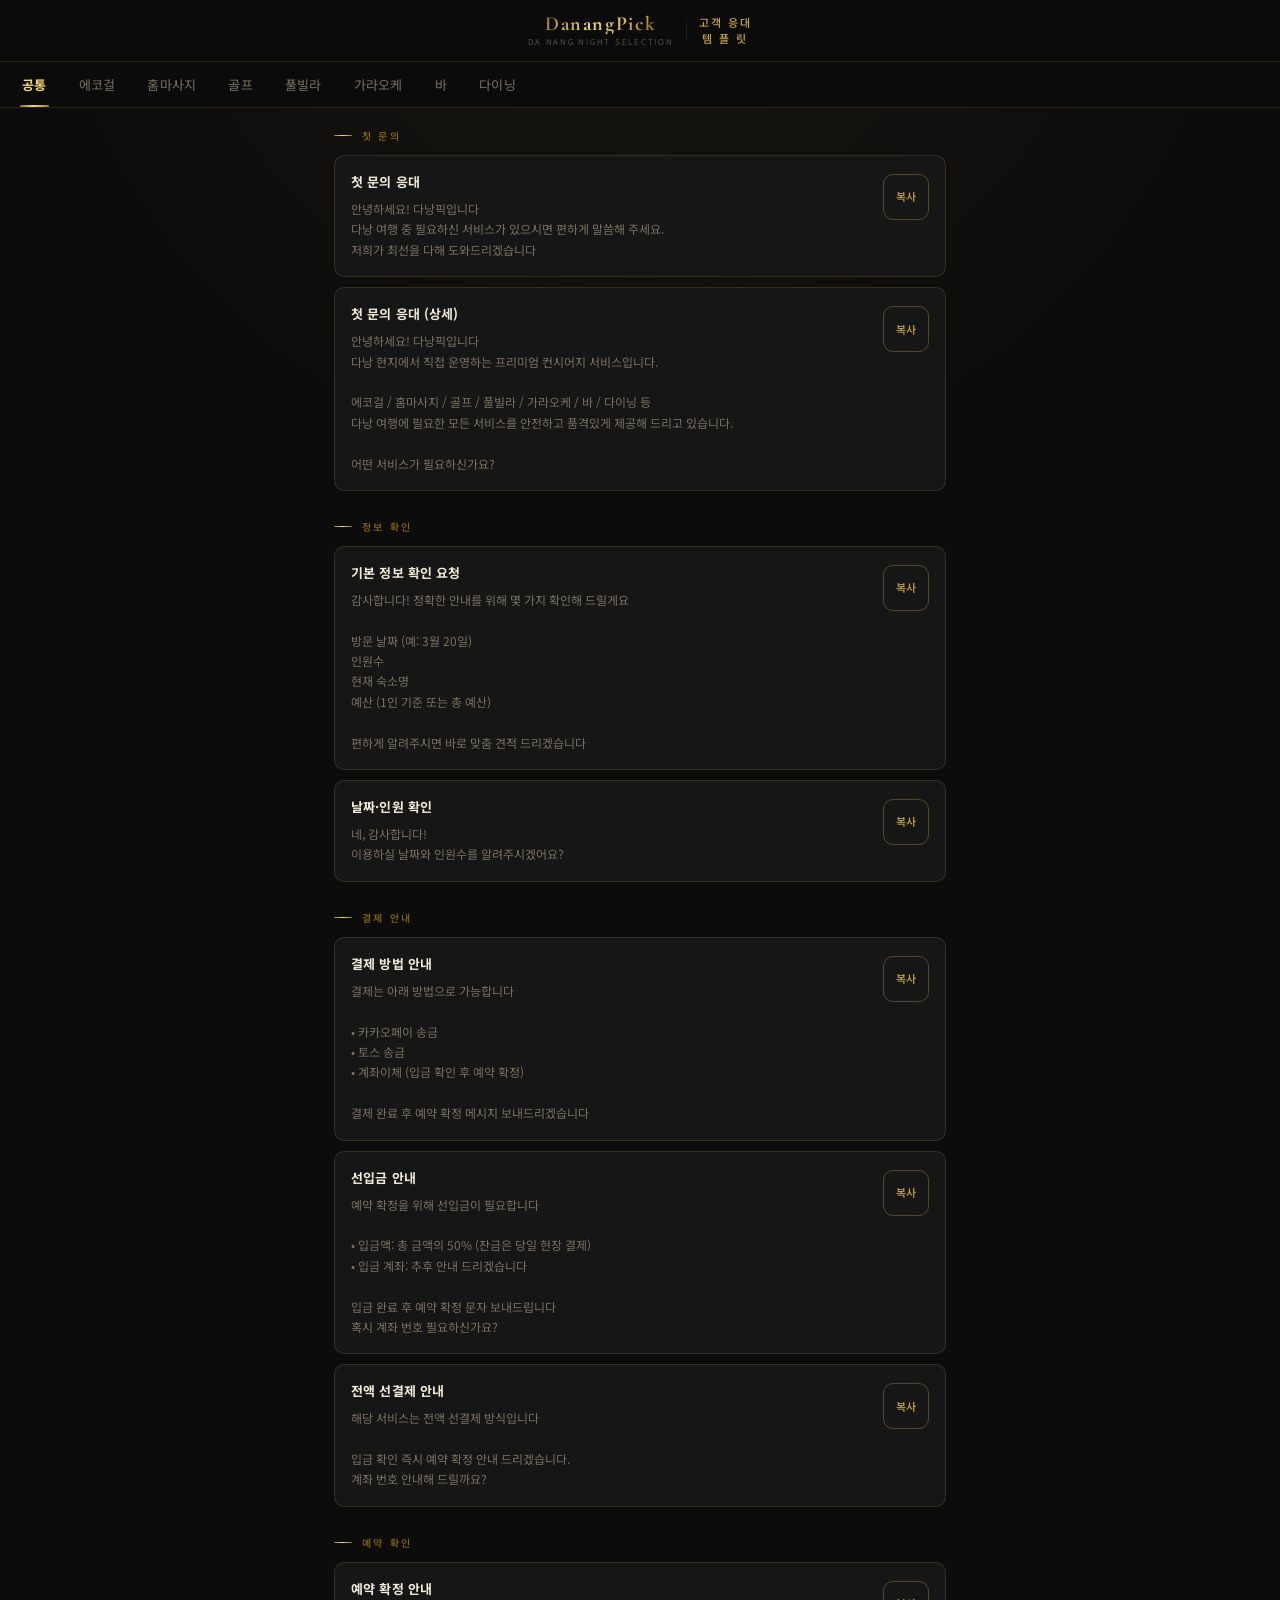
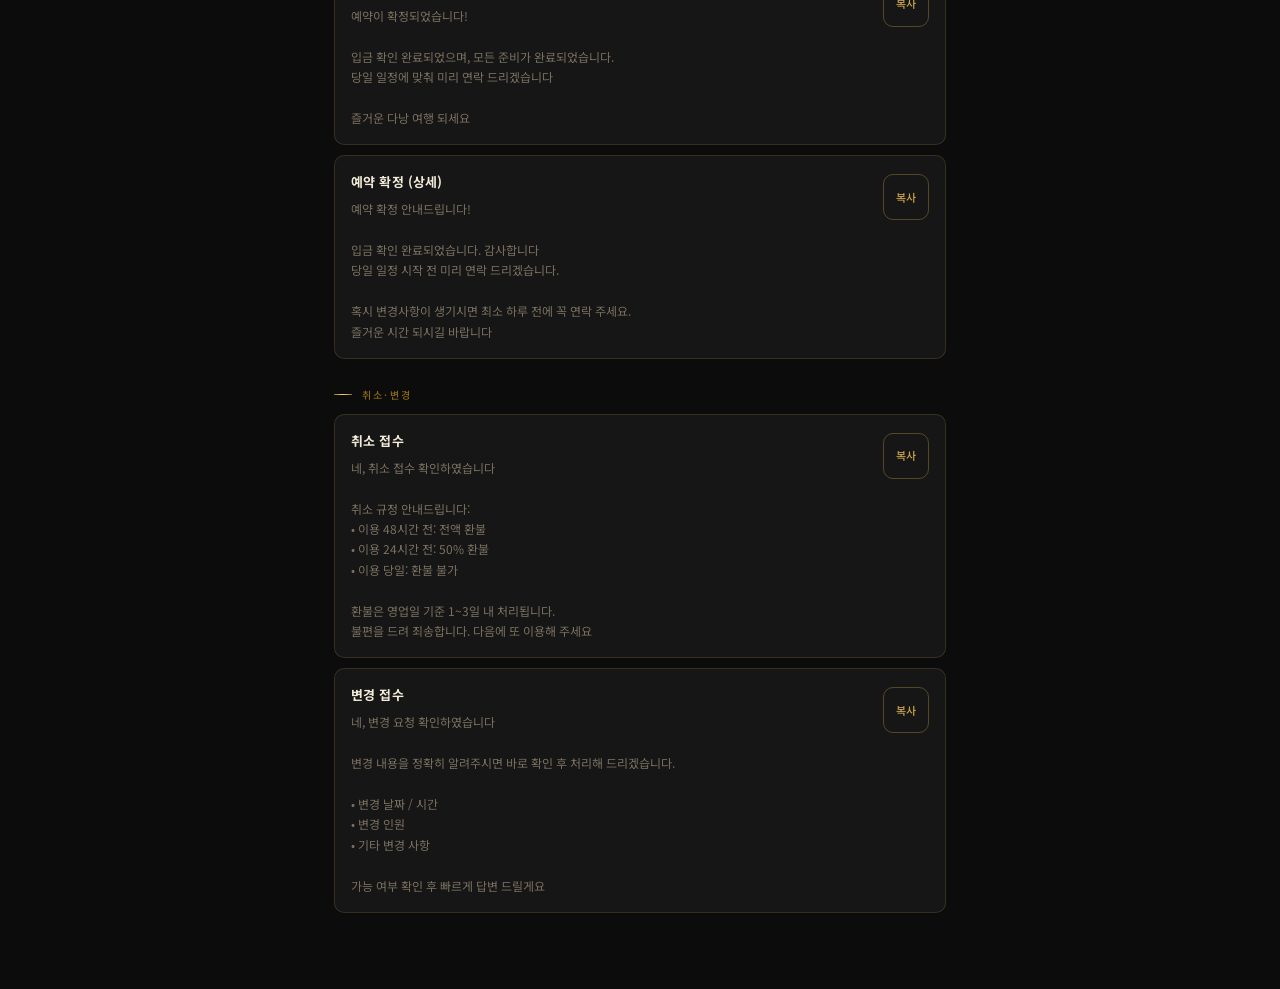
==== index.html @ 217e29ed "design: 전체 텍스트 표시, 이모지 전체 제거, 복사버튼 우측 정사각형 - 템플릿 본문 전체 표시 (줄임표 제거) - UI 이모지 및 고객 발송 메시지 내 이모지 전체 제거 " ====
<!DOCTYPE html>
<html lang="ko">
<head>
  <meta charset="UTF-8">
  <meta name="viewport" content="width=device-width, initial-scale=1.0, maximum-scale=1.0">
  <meta name="apple-mobile-web-app-capable" content="yes">
  <meta name="apple-mobile-web-app-status-bar-style" content="black-translucent">
  <title>다낭픽 응대 템플릿</title>
  <link rel="preconnect" href="https://fonts.googleapis.com">
  <link rel="preconnect" href="https://fonts.gstatic.com" crossorigin>
  <link href="https://fonts.googleapis.com/css2?family=Cormorant+Garamond:wght@400;600;700&family=Noto+Sans+KR:wght@300;400;500;700&display=swap" rel="stylesheet">
  <link rel="stylesheet" href="css/style.css">
</head>
<body>

  <div class="header">
    <div class="header-brand">
      <div class="header-logo">DanangPick</div>
      <div class="header-sub">Da Nang Night Selection</div>
    </div>
    <div class="header-divider"></div>
    <div class="header-title">고객 응대<br>템 플 릿</div>
  </div>

  <div id="tab-bar" class="tab-bar"></div>

  <div id="content" class="content"></div>

  <!-- 카테고리 데이터 초기화 -->
  <script>const CATEGORIES = [];</script>

  <!-- 카테고리 파일 로드 (순서 무관) -->
  <script src="js/templates/common.js"></script>
  <script src="js/templates/eco.js"></script>
  <script src="js/templates/home-massage.js"></script>
  <script src="js/templates/golf.js"></script>
  <script src="js/templates/poolvilla.js"></script>
  <script src="js/templates/karaoke.js"></script>
  <script src="js/templates/bar.js"></script>
  <script src="js/templates/dining.js"></script>
  <!-- 새 카테고리 추가 시 위 줄 아래에 script 태그 한 줄 추가 -->

  <!-- 앱 로직 (반드시 마지막에 로드) -->
  <script src="js/app.js"></script>

</body>
</html>
---- css/style.css ----
/* ===== DanangPick 브랜드 디자인 — 블랙 골드 럭셔리 ===== */

:root {
  --gold:          #C9A24A;
  --gold-light:    #F0D77B;
  --gold-dark:     #8B6914;
  --gold-grad:     linear-gradient(135deg, #8B6914 0%, #F0D77B 45%, #C9A24A 75%, #8B6914 100%);
  --bg:            #0c0c0c;
  --surface:       #161616;
  --border:        rgba(201, 162, 74, 0.18);
  --border-hover:  rgba(201, 162, 74, 0.5);
  --text:          #F2EBD9;
  --text-muted:    #7a7060;
  --radius:        10px;
}

*, *::before, *::after {
  box-sizing: border-box;
  margin: 0;
  padding: 0;
  -webkit-tap-highlight-color: transparent;
}

body {
  font-family: 'Noto Sans KR', sans-serif;
  background: var(--bg);
  background-image: radial-gradient(ellipse 80% 40% at 50% -5%, rgba(201,162,74,0.07) 0%, transparent 60%);
  color: var(--text);
  min-height: 100vh;
}

/* ── 헤더 ─────────────────────────────────── */
.header {
  position: sticky;
  top: 0;
  z-index: 100;
  background: rgba(12,12,12,0.97);
  backdrop-filter: blur(12px);
  -webkit-backdrop-filter: blur(12px);
  border-bottom: 1px solid var(--border);
  height: 62px;
  display: flex;
  align-items: center;
  justify-content: center;
  gap: 12px;
  padding: 0 16px;
}

.header-brand {
  display: flex;
  flex-direction: column;
  align-items: center;
  gap: 2px;
}

.header-logo {
  font-family: 'Cormorant Garamond', serif;
  font-size: 20px;
  font-weight: 700;
  letter-spacing: 0.08em;
  background: var(--gold-grad);
  -webkit-background-clip: text;
  -webkit-text-fill-color: transparent;
  background-clip: text;
  line-height: 1;
}

.header-sub {
  font-size: 8px;
  letter-spacing: 0.22em;
  text-transform: uppercase;
  color: var(--text-muted);
  font-weight: 300;
}

.header-divider {
  width: 1px;
  height: 28px;
  background: linear-gradient(to bottom, transparent, var(--border), transparent);
}

.header-title {
  font-size: 11px;
  letter-spacing: 0.18em;
  text-transform: uppercase;
  color: var(--gold);
  font-weight: 500;
  text-align: center;
  line-height: 1.4;
}

/* ── 탭바 ─────────────────────────────────── */
.tab-bar {
  position: sticky;
  top: 62px;
  z-index: 99;
  background: rgba(12,12,12,0.96);
  backdrop-filter: blur(10px);
  -webkit-backdrop-filter: blur(10px);
  border-bottom: 1px solid var(--border);
  display: flex;
  overflow-x: auto;
  -webkit-overflow-scrolling: touch;
  scrollbar-width: none;
  padding: 0 6px;
}

.tab-bar::-webkit-scrollbar { display: none; }

.tab-btn {
  flex-shrink: 0;
  padding: 13px 16px;
  background: none;
  border: none;
  font-family: 'Noto Sans KR', sans-serif;
  font-size: 13px;
  font-weight: 400;
  color: var(--text-muted);
  cursor: pointer;
  white-space: nowrap;
  position: relative;
  transition: color 0.25s;
  letter-spacing: 0.02em;
}

.tab-btn::after {
  content: '';
  position: absolute;
  bottom: 0;
  left: 14px;
  right: 14px;
  height: 2px;
  background: var(--gold-grad);
  transform: scaleX(0);
  transition: transform 0.3s cubic-bezier(0.4, 0, 0.2, 1);
  border-radius: 1px 1px 0 0;
}

.tab-btn.active {
  color: var(--gold-light);
  font-weight: 700;
}

.tab-btn.active::after {
  transform: scaleX(1);
}

/* ── 콘텐츠 ───────────────────────────────── */
.content {
  padding: 20px 14px 48px;
  max-width: 640px;
  margin: 0 auto;
}

/* ── 상황 그룹 ────────────────────────────── */
.situation {
  margin-bottom: 28px;
}

.situation-label {
  font-size: 10px;
  font-weight: 500;
  letter-spacing: 0.22em;
  text-transform: uppercase;
  color: var(--gold-dark);
  margin-bottom: 12px;
  display: flex;
  align-items: center;
  gap: 10px;
}

.situation-label::before {
  content: '';
  width: 18px;
  height: 1px;
  background: var(--gold-grad);
  flex-shrink: 0;
}

/* ── 템플릿 카드 ──────────────────────────── */
.template-card {
  background: var(--surface);
  border: 1px solid var(--border);
  border-radius: var(--radius);
  padding: 16px;
  margin-bottom: 10px;
  position: relative;
  overflow: hidden;
  transition: border-color 0.25s, box-shadow 0.25s;
  display: flex;
  gap: 12px;
  align-items: flex-start;
}

.template-card::before {
  content: '';
  position: absolute;
  top: 0; left: 0;
  width: 3px; height: 100%;
  background: var(--gold-grad);
  opacity: 0;
  transition: opacity 0.25s;
}

.template-card:hover {
  border-color: var(--border-hover);
  box-shadow: 0 4px 24px rgba(201,162,74,0.06);
}

.template-card:hover::before { opacity: 1; }

.card-body {
  flex: 1;
  min-width: 0;
}

.template-title {
  font-size: 13px;
  font-weight: 700;
  color: var(--text);
  margin-bottom: 8px;
  letter-spacing: 0.01em;
}

.template-preview {
  font-size: 12px;
  color: var(--text-muted);
  line-height: 1.7;
  white-space: pre-line;
}

/* ── 복사 버튼 — 우측 정사각형 ────────────── */
.copy-btn {
  flex-shrink: 0;
  width: 46px;
  height: 46px;
  background: transparent;
  border: 1px solid rgba(201,162,74,0.35);
  border-radius: 10px;
  font-family: 'Noto Sans KR', sans-serif;
  font-size: 11px;
  font-weight: 500;
  color: var(--gold);
  cursor: pointer;
  letter-spacing: 0.04em;
  position: relative;
  overflow: hidden;
  transition: border-color 0.2s;
  display: flex;
  align-items: center;
  justify-content: center;
  margin-top: 2px;
}

.copy-btn::before {
  content: '';
  position: absolute;
  inset: 0;
  background: var(--gold-grad);
  opacity: 0;
  transition: opacity 0.22s;
}

.copy-btn .btn-text {
  position: relative;
  z-index: 1;
  line-height: 1.2;
  text-align: center;
}

.copy-btn:active { transform: scale(0.94); }

.copy-btn:hover { border-color: var(--gold); }
.copy-btn:hover::before { opacity: 1; }
.copy-btn:hover .btn-text { color: #111; font-weight: 700; }

.copy-btn.copied { border-color: var(--gold); }
.copy-btn.copied::before { opacity: 1; }
.copy-btn.copied .btn-text { color: #111; font-weight: 700; }
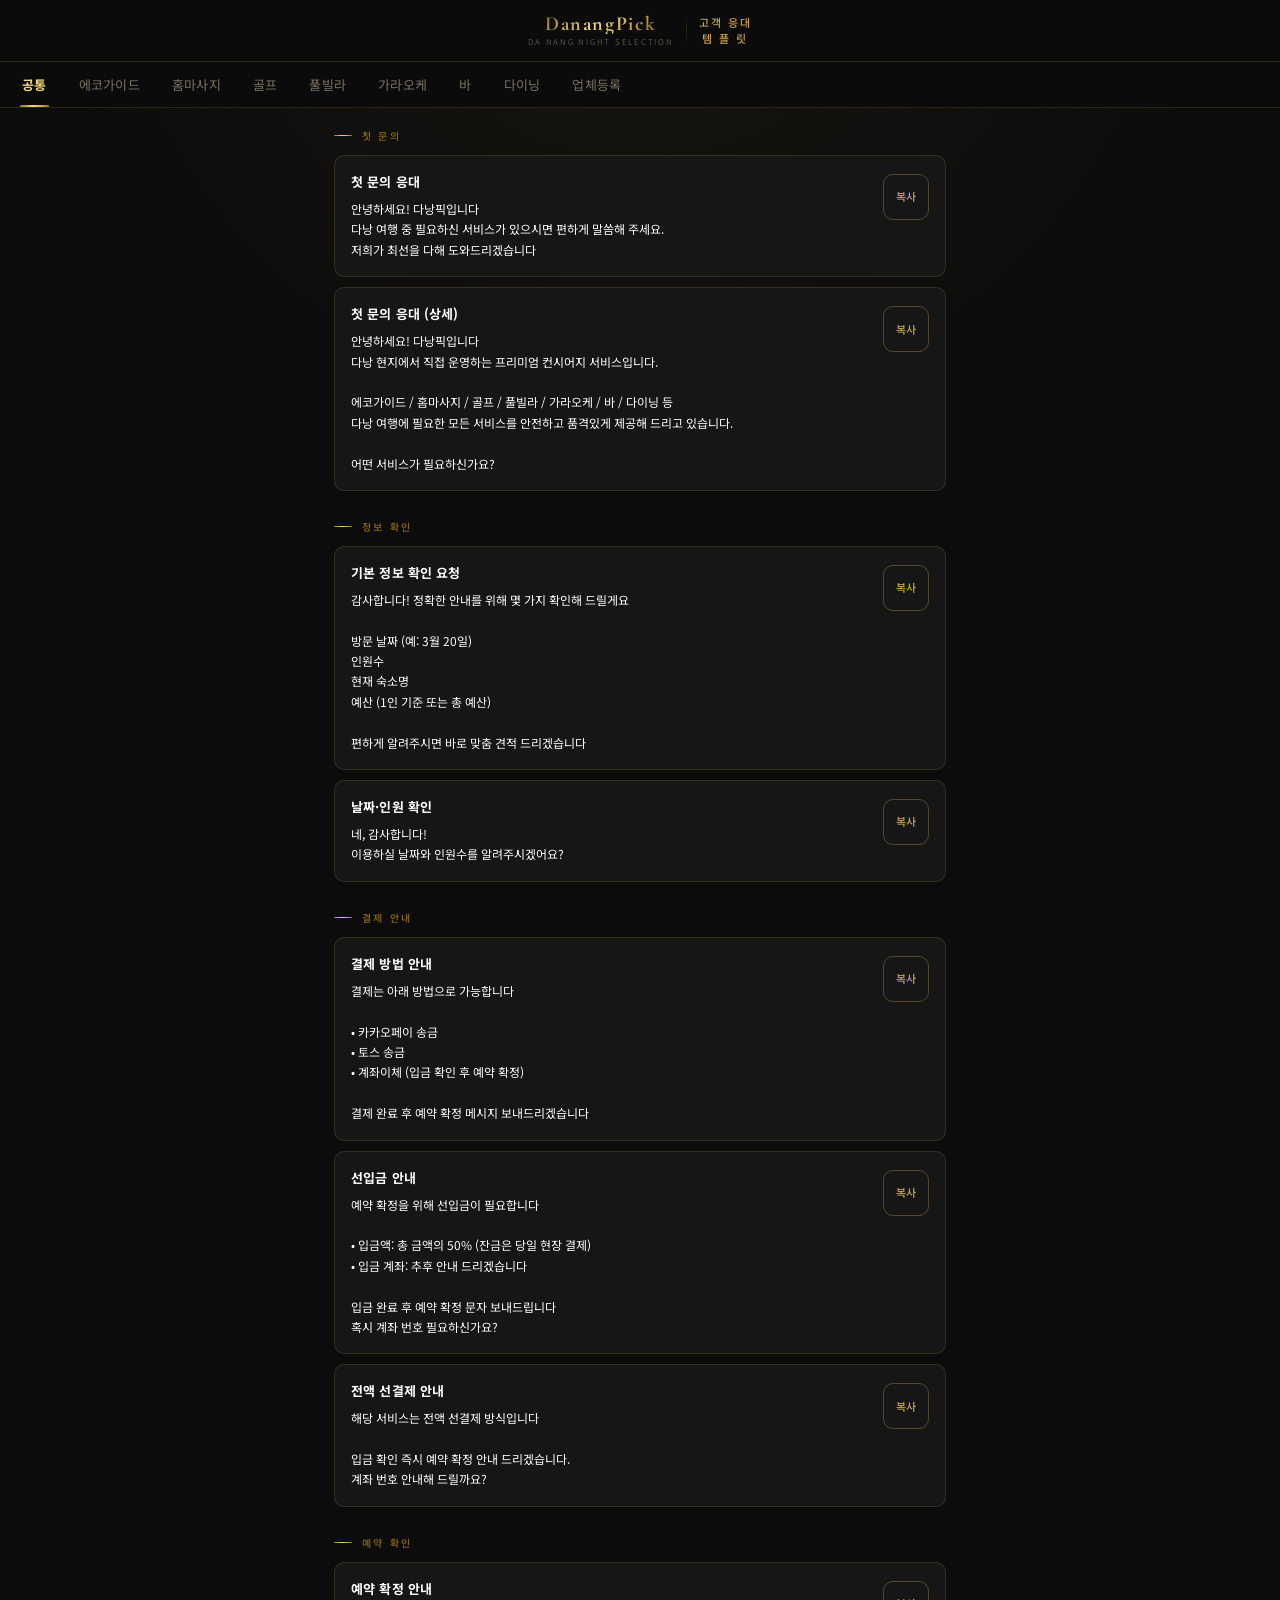
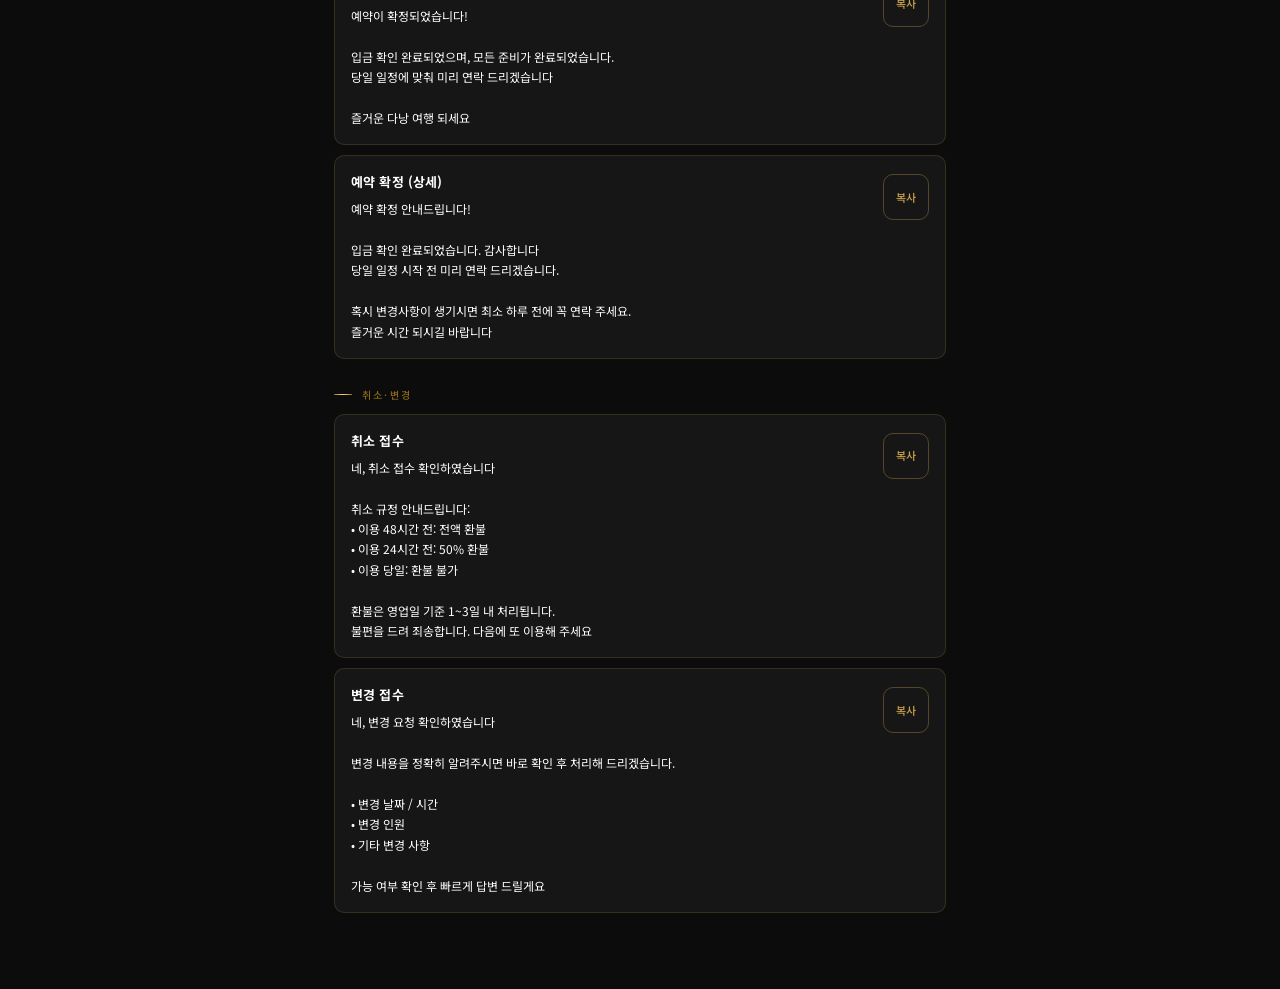
==== commit 87217148: "feat: 에코걸→에코가이드 명칭 변경, 홈마사지/에코가이드 가격 반영, 업체등록 탭 추가, 폰트 흰색 변경 - 에코걸 → 에코가이드 전체 변경 (템플릿, 가격데이터, 문서) - " ====
--- a/index.html
+++ b/index.html
@@ -38,6 +38,7 @@
   <script src="js/templates/karaoke.js"></script>
   <script src="js/templates/bar.js"></script>
   <script src="js/templates/dining.js"></script>
+  <script src="js/templates/partner-onboard.js"></script>
   <!-- 새 카테고리 추가 시 위 줄 아래에 script 태그 한 줄 추가 -->
 
   <!-- 앱 로직 (반드시 마지막에 로드) -->
--- a/css/style.css
+++ b/css/style.css
@@ -9,7 +9,7 @@
   --surface:       #161616;
   --border:        rgba(201, 162, 74, 0.18);
   --border-hover:  rgba(201, 162, 74, 0.5);
-  --text:          #F2EBD9;
+  --text:          #ffffff;
   --text-muted:    #7a7060;
   --radius:        10px;
 }
@@ -224,7 +224,7 @@
 
 .template-preview {
   font-size: 12px;
-  color: var(--text-muted);
+  color: var(--text);
   line-height: 1.7;
   white-space: pre-line;
 }
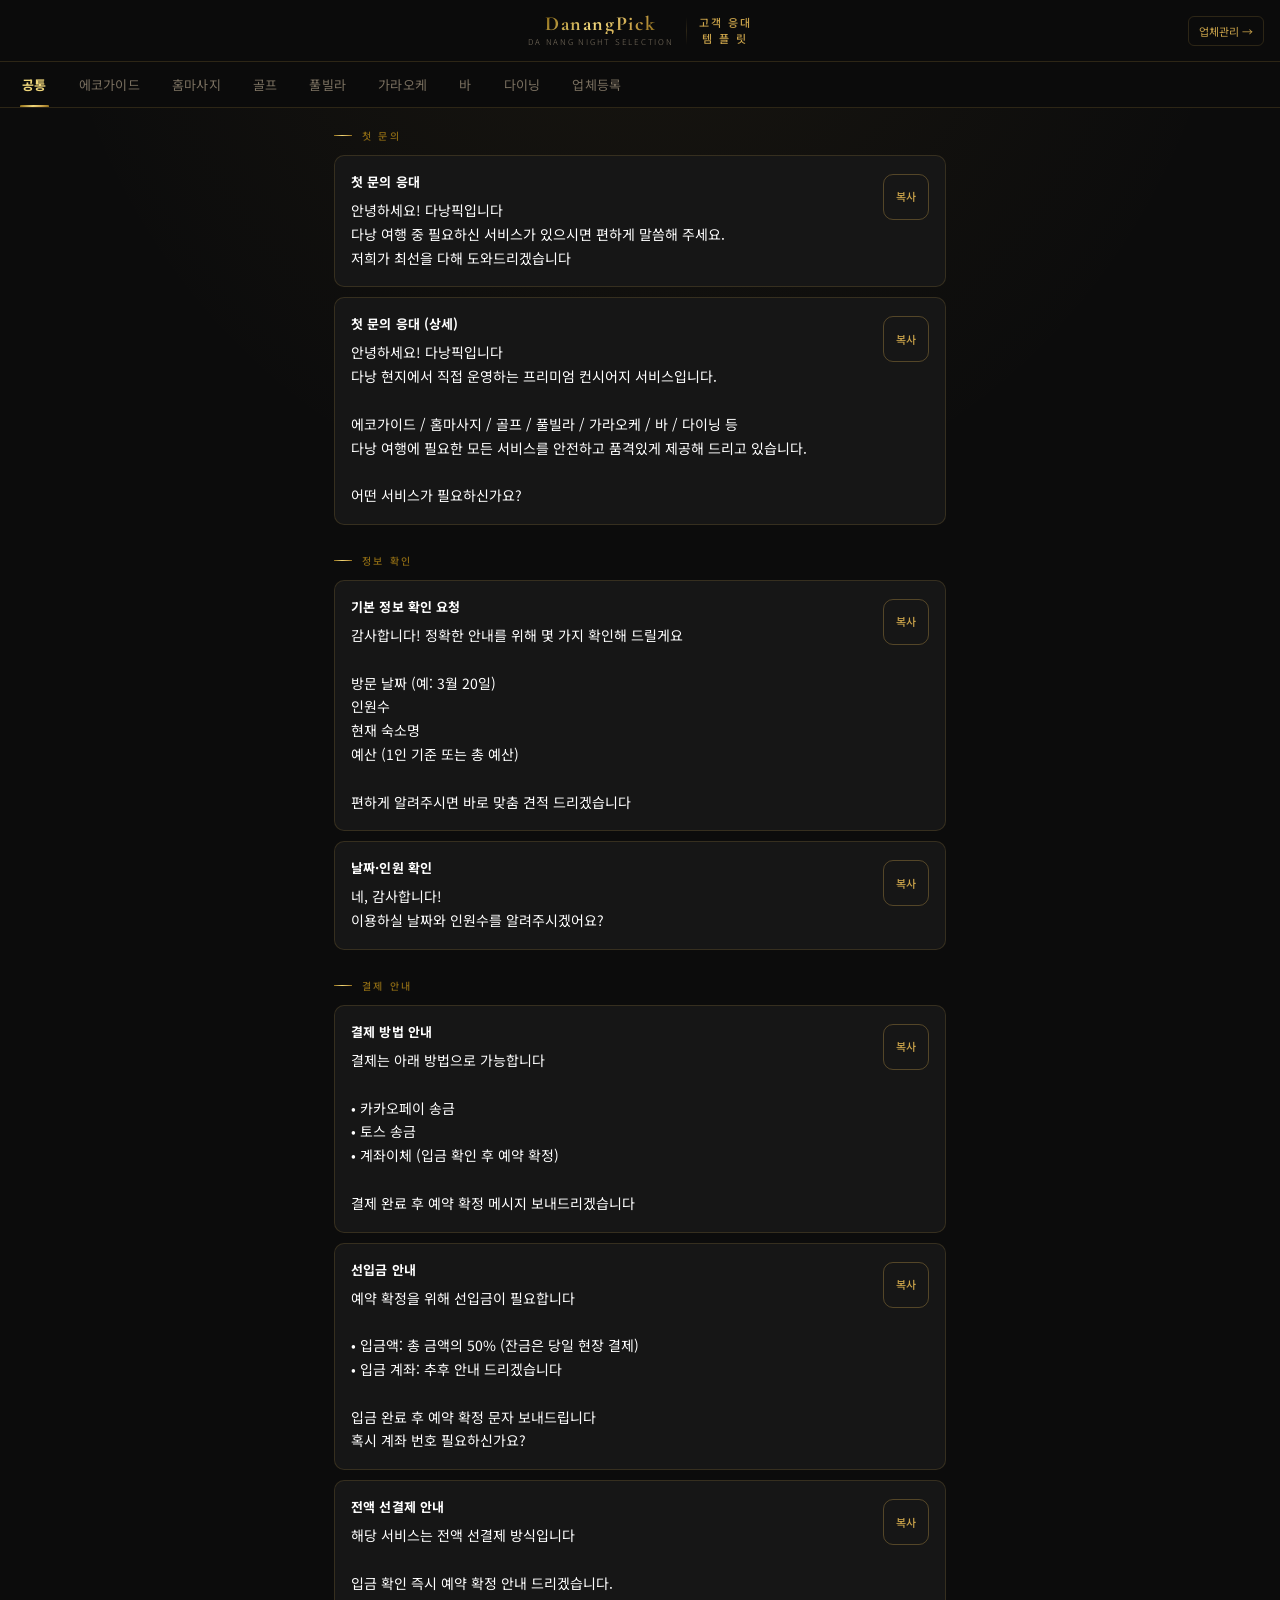
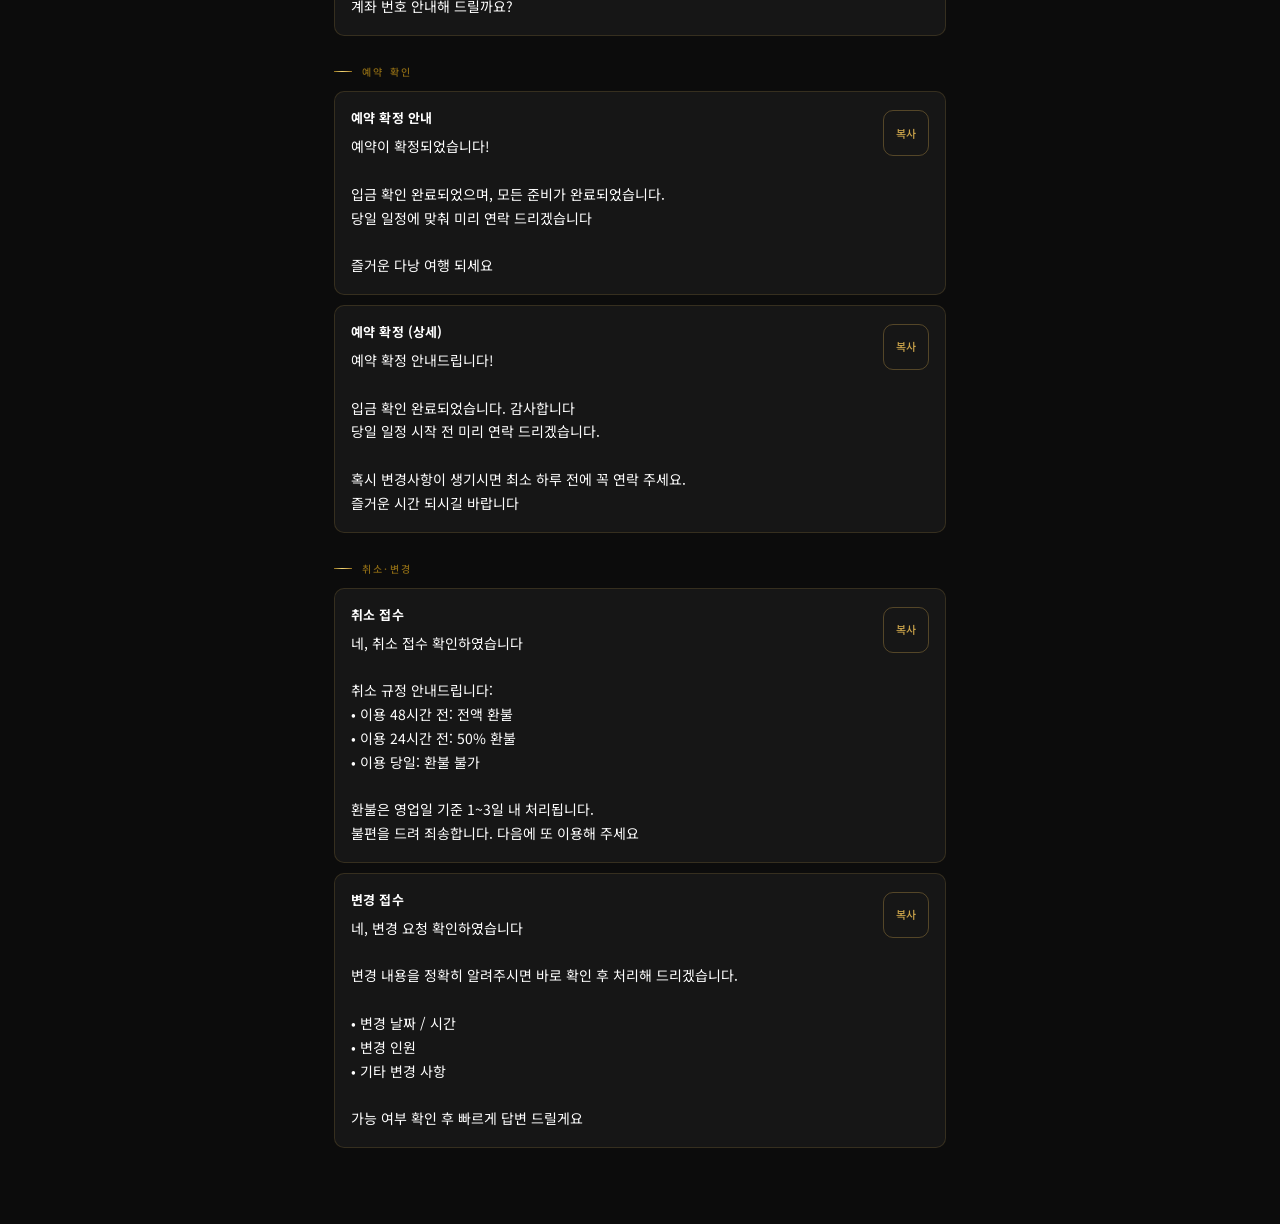
==== commit e3559bb5: "feat: 업체관리 앱 추가 (업체 등록/목록/견적 생성) - 업체관리.html: 3탭 UI (등록/목록/견적 생성) - vendor-data.js: 구글시트 16개 업체 + 메뉴" ====
--- a/index.html
+++ b/index.html
@@ -13,13 +13,14 @@
 </head>
 <body>
 
-  <div class="header">
+  <div class="header" style="position:relative;">
     <div class="header-brand">
       <div class="header-logo">DanangPick</div>
       <div class="header-sub">Da Nang Night Selection</div>
     </div>
     <div class="header-divider"></div>
     <div class="header-title">고객 응대<br>템 플 릿</div>
+    <a href="%EC%97%85%EC%B2%B4%EA%B4%80%EB%A6%AC.html" style="position:absolute;right:16px;top:50%;transform:translateY(-50%);font-size:11px;color:#C9A24A;text-decoration:none;border:1px solid rgba(201,162,74,0.18);padding:6px 10px;border-radius:6px;">업체관리 →</a>
   </div>
 
   <div id="tab-bar" class="tab-bar"></div>
--- a/css/style.css
+++ b/css/style.css
@@ -223,7 +223,7 @@
 }
 
 .template-preview {
-  font-size: 12px;
+  font-size: 14px;
   color: var(--text);
   line-height: 1.7;
   white-space: pre-line;
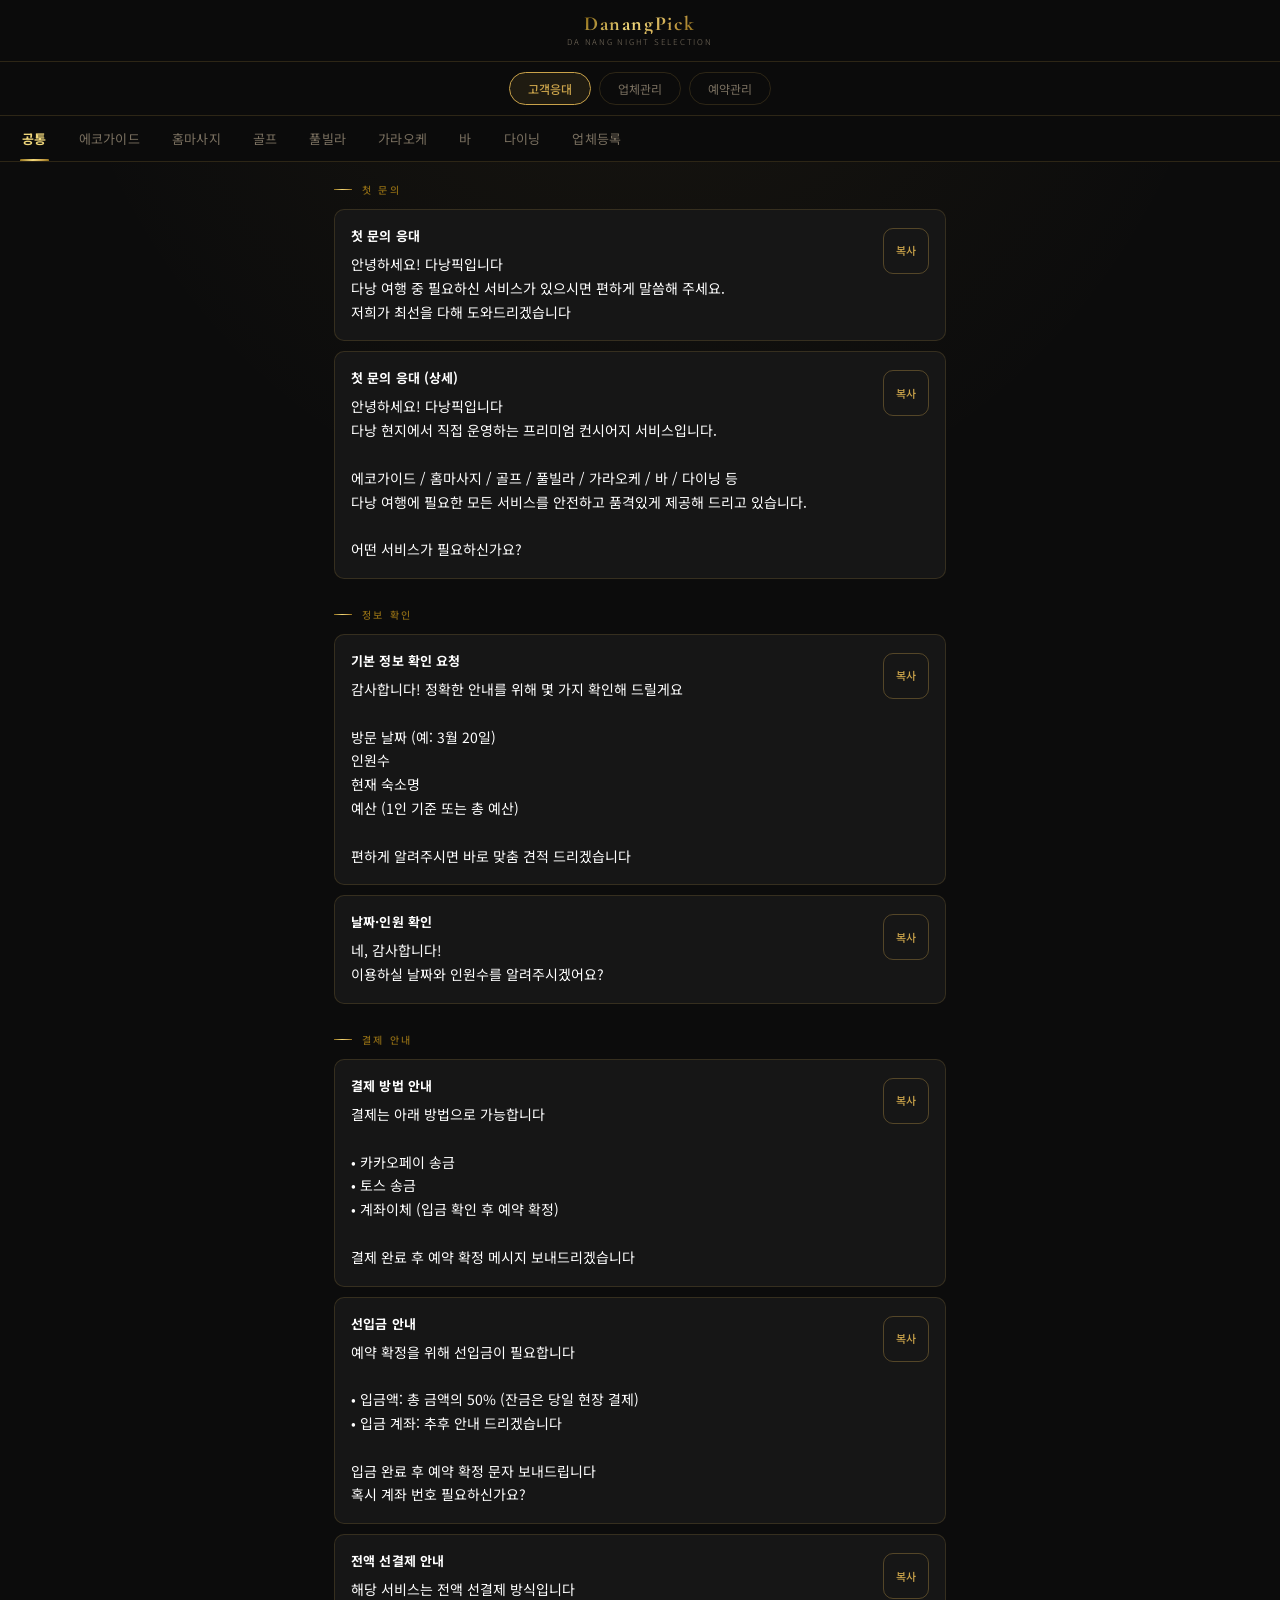
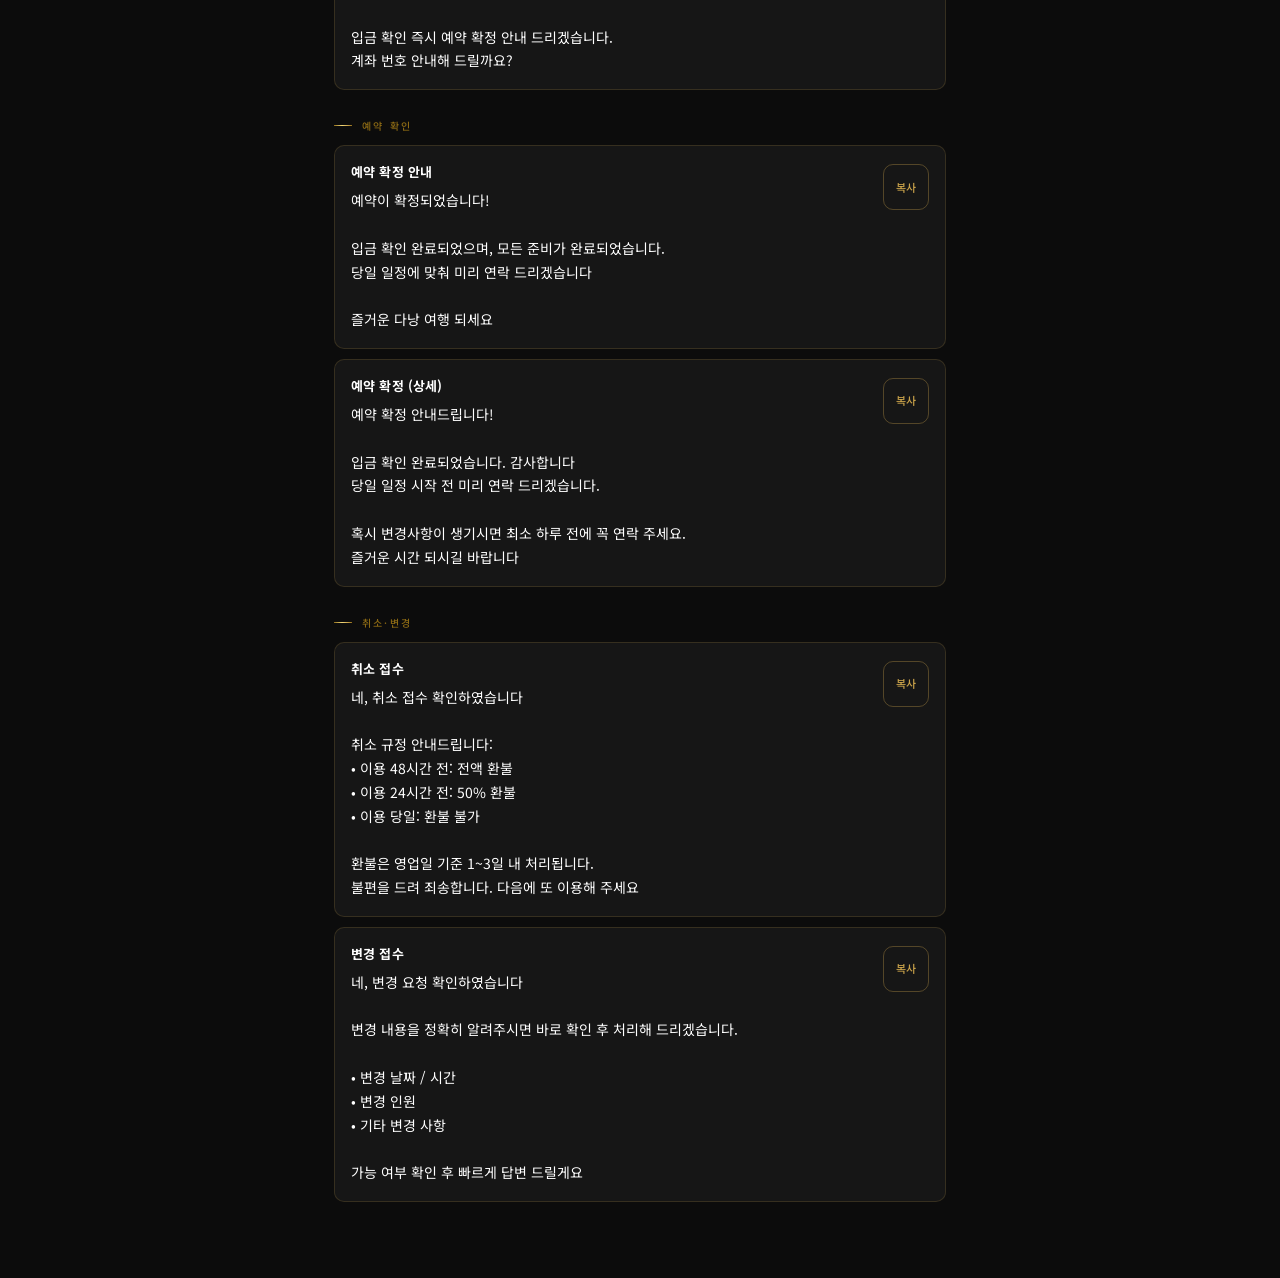
==== commit 86a64183: "feat: 3페이지 네비게이션 버튼 바 추가 - 고객응대 / 업체관리 / 예약관리 버튼 3개 - 헤더 아래 sticky 배치, 현재 페이지 active 표시 - 기존 화살표 링크 " ====
--- a/index.html
+++ b/index.html
@@ -13,15 +13,18 @@
 </head>
 <body>
 
-  <div class="header" style="position:relative;">
+  <div class="header">
     <div class="header-brand">
       <div class="header-logo">DanangPick</div>
       <div class="header-sub">Da Nang Night Selection</div>
     </div>
-    <div class="header-divider"></div>
-    <div class="header-title">고객 응대<br>템 플 릿</div>
-    <a href="%EC%97%85%EC%B2%B4%EA%B4%80%EB%A6%AC.html" style="position:absolute;right:16px;top:50%;transform:translateY(-50%);font-size:11px;color:#C9A24A;text-decoration:none;border:1px solid rgba(201,162,74,0.18);padding:6px 10px;border-radius:6px;">업체관리 →</a>
   </div>
+
+  <nav class="page-nav">
+    <a href="index.html" class="page-nav-btn active">고객응대</a>
+    <a href="%EC%97%85%EC%B2%B4%EA%B4%80%EB%A6%AC.html" class="page-nav-btn">업체관리</a>
+    <a href="https://script.google.com/macros/s/AKfycbyhL4GlFm3WXEhCYB9T3-DH9fri5edWCIt-i-hopkQck0s7ni08k8Jg-WJBGKm7ljNlUA/exec" class="page-nav-btn" target="_blank">예약관리</a>
+  </nav>
 
   <div id="tab-bar" class="tab-bar"></div>
 
--- a/css/style.css
+++ b/css/style.css
@@ -89,10 +89,50 @@
   line-height: 1.4;
 }
 
+/* ── 페이지 네비 (고객응대 / 업체관리 / 예약관리) ── */
+.page-nav {
+  position: sticky;
+  top: 62px;
+  z-index: 100;
+  display: flex;
+  gap: 8px;
+  justify-content: center;
+  padding: 10px 16px;
+  background: rgba(12,12,12,0.96);
+  backdrop-filter: blur(10px);
+  border-bottom: 1px solid var(--border);
+}
+
+.page-nav-btn {
+  padding: 7px 18px;
+  font-size: 12px;
+  font-family: 'Noto Sans KR', sans-serif;
+  font-weight: 400;
+  color: var(--text-muted);
+  text-decoration: none;
+  border: 1px solid var(--border);
+  border-radius: 20px;
+  background: none;
+  transition: all 0.2s;
+  white-space: nowrap;
+}
+
+.page-nav-btn:hover {
+  border-color: var(--gold);
+  color: var(--gold);
+}
+
+.page-nav-btn.active {
+  border-color: var(--gold);
+  color: var(--gold);
+  background: rgba(201,162,74,0.1);
+  font-weight: 500;
+}
+
 /* ── 탭바 ─────────────────────────────────── */
 .tab-bar {
   position: sticky;
-  top: 62px;
+  top: 104px;
   z-index: 99;
   background: rgba(12,12,12,0.96);
   backdrop-filter: blur(10px);
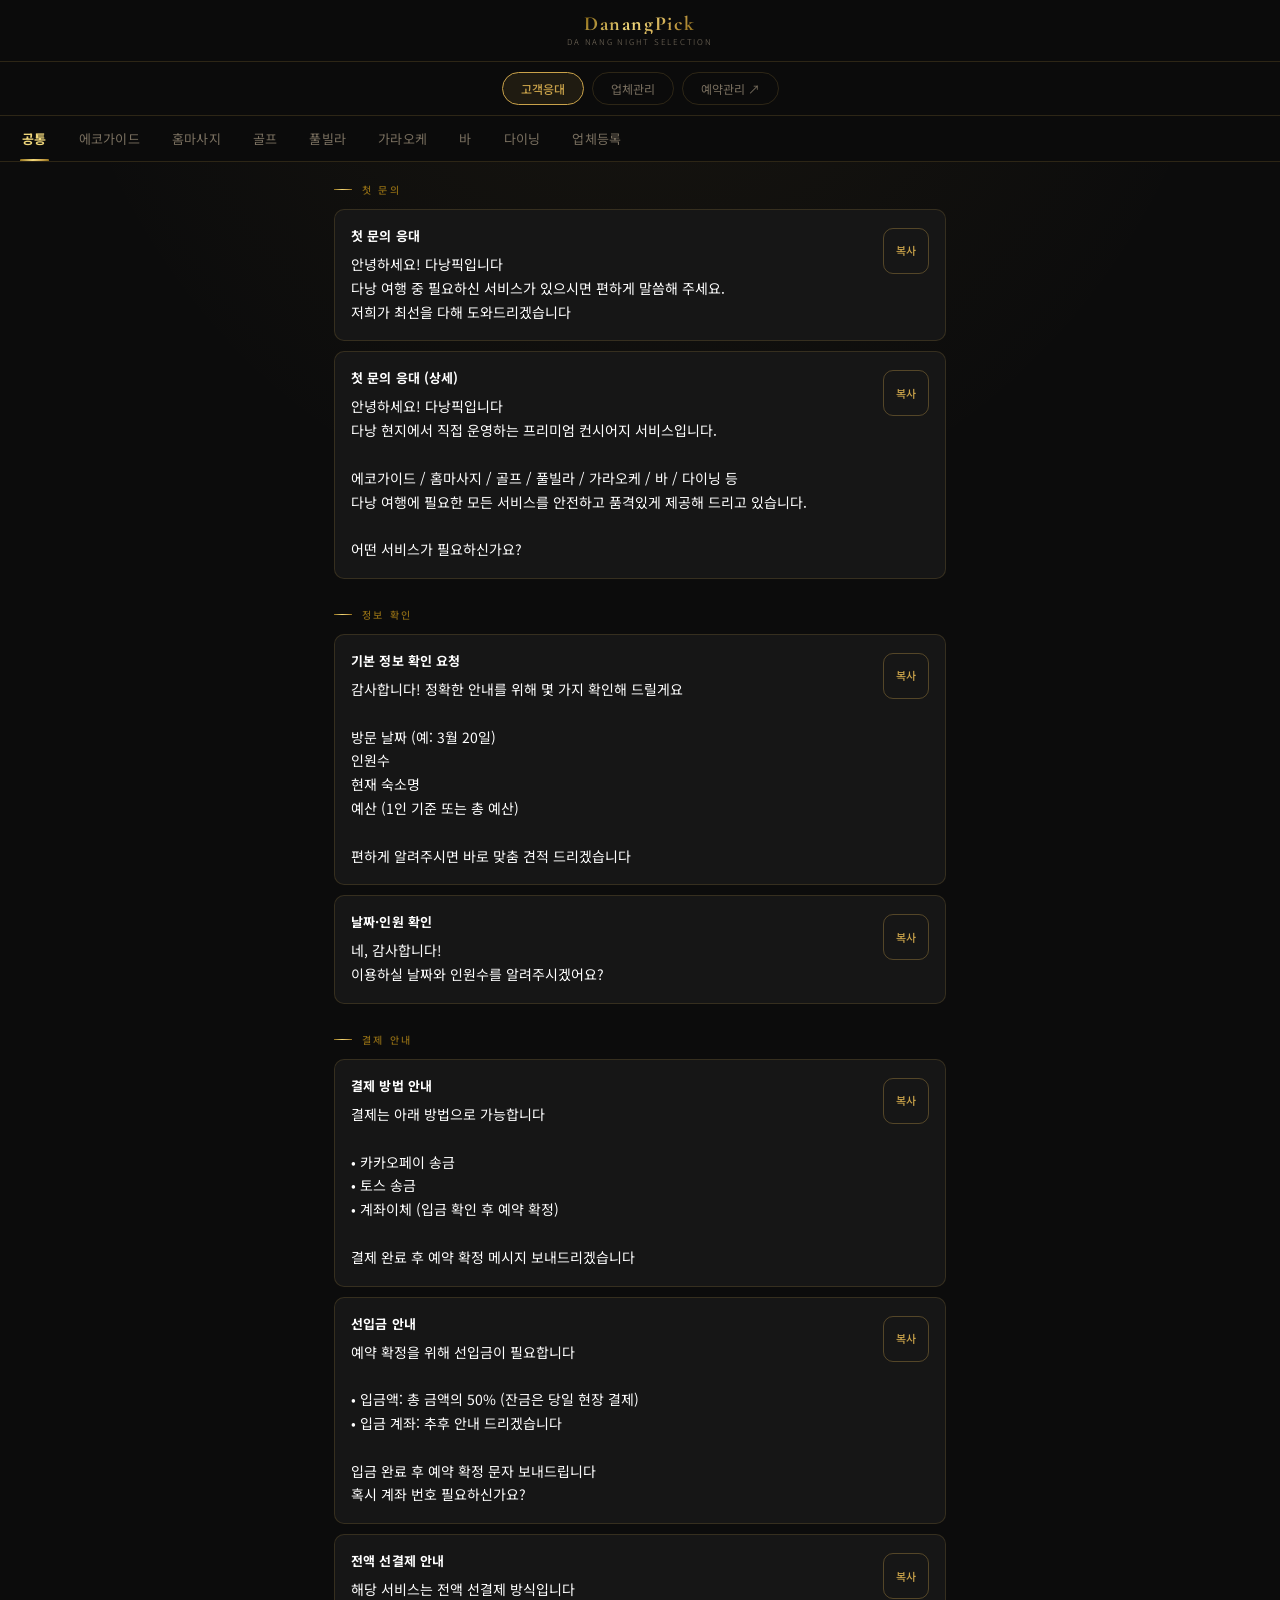
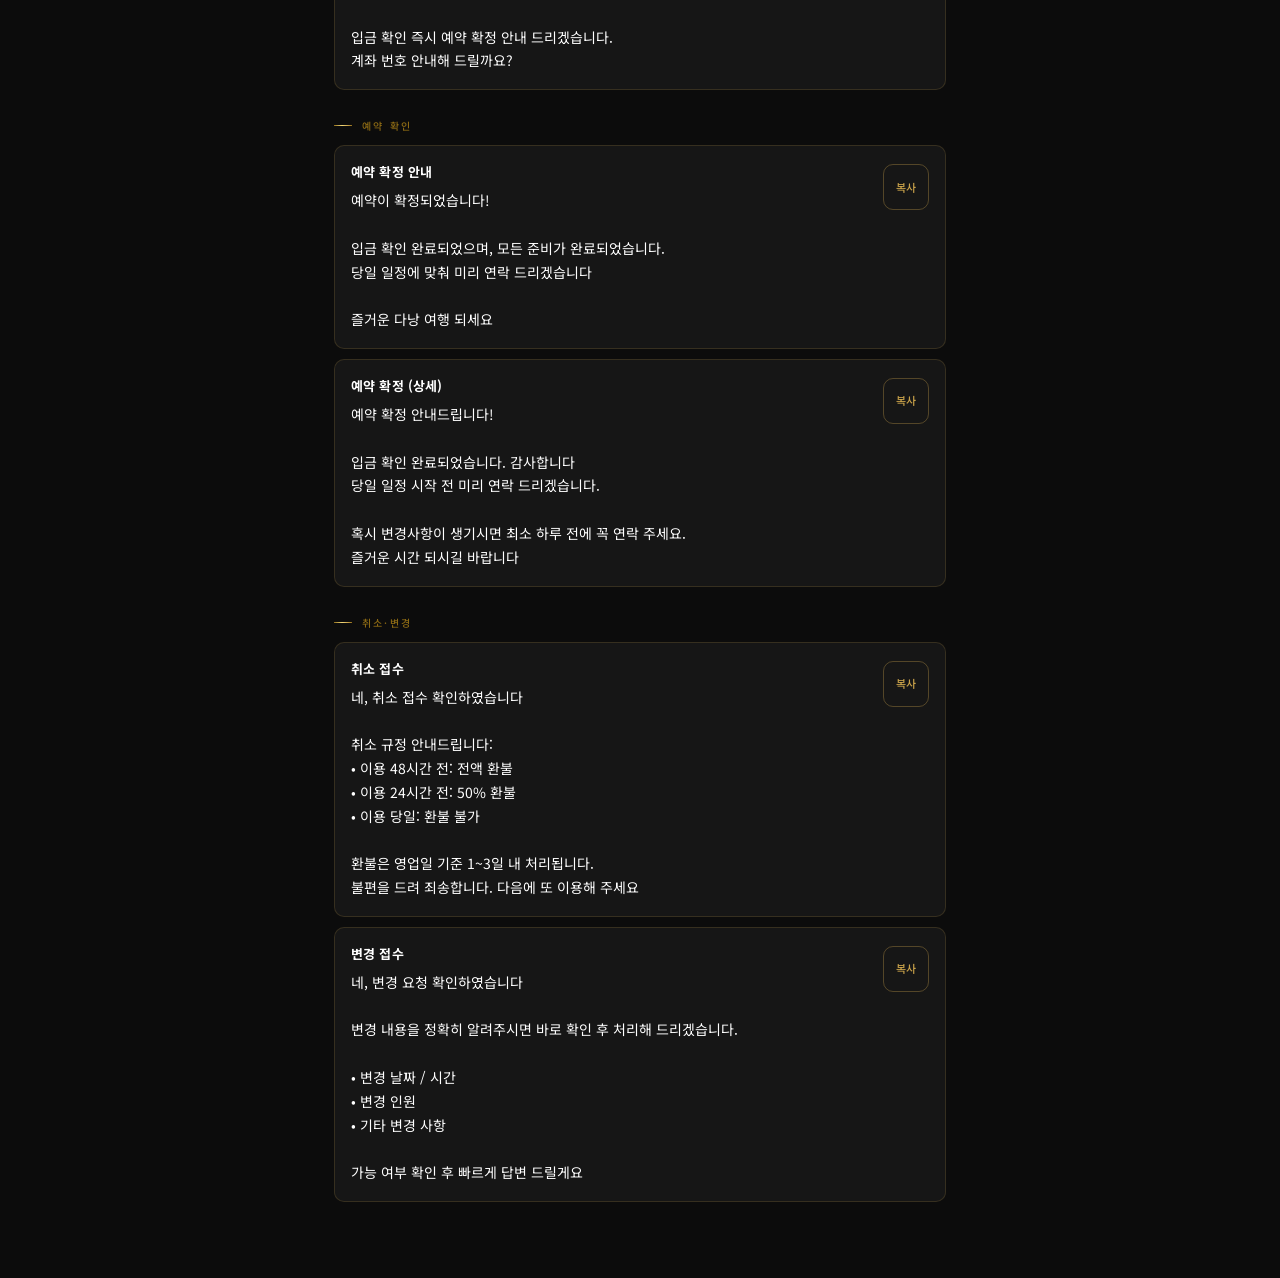
==== commit a8548126: "fix: 예약관리를 외부 링크 방식으로 변경 - 예약관리.html, booking-app.js 제거 (API 인증 문제) - 기존 Apps Script 웹앱을 새 탭으로 여는 링크" ====
--- a/index.html
+++ b/index.html
@@ -23,7 +23,7 @@
   <nav class="page-nav">
     <a href="index.html" class="page-nav-btn active">고객응대</a>
     <a href="%EC%97%85%EC%B2%B4%EA%B4%80%EB%A6%AC.html" class="page-nav-btn">업체관리</a>
-    <a href="https://script.google.com/macros/s/AKfycbyhL4GlFm3WXEhCYB9T3-DH9fri5edWCIt-i-hopkQck0s7ni08k8Jg-WJBGKm7ljNlUA/exec" class="page-nav-btn" target="_blank">예약관리</a>
+    <a href="https://script.google.com/macros/s/AKfycbyhL4GlFm3WXEhCYB9T3-DH9fri5edWCIt-i-hopkQck0s7ni08k8Jg-WJBGKm7ljNlUA/exec" class="page-nav-btn" target="_blank">예약관리 ↗</a>
   </nav>
 
   <div id="tab-bar" class="tab-bar"></div>
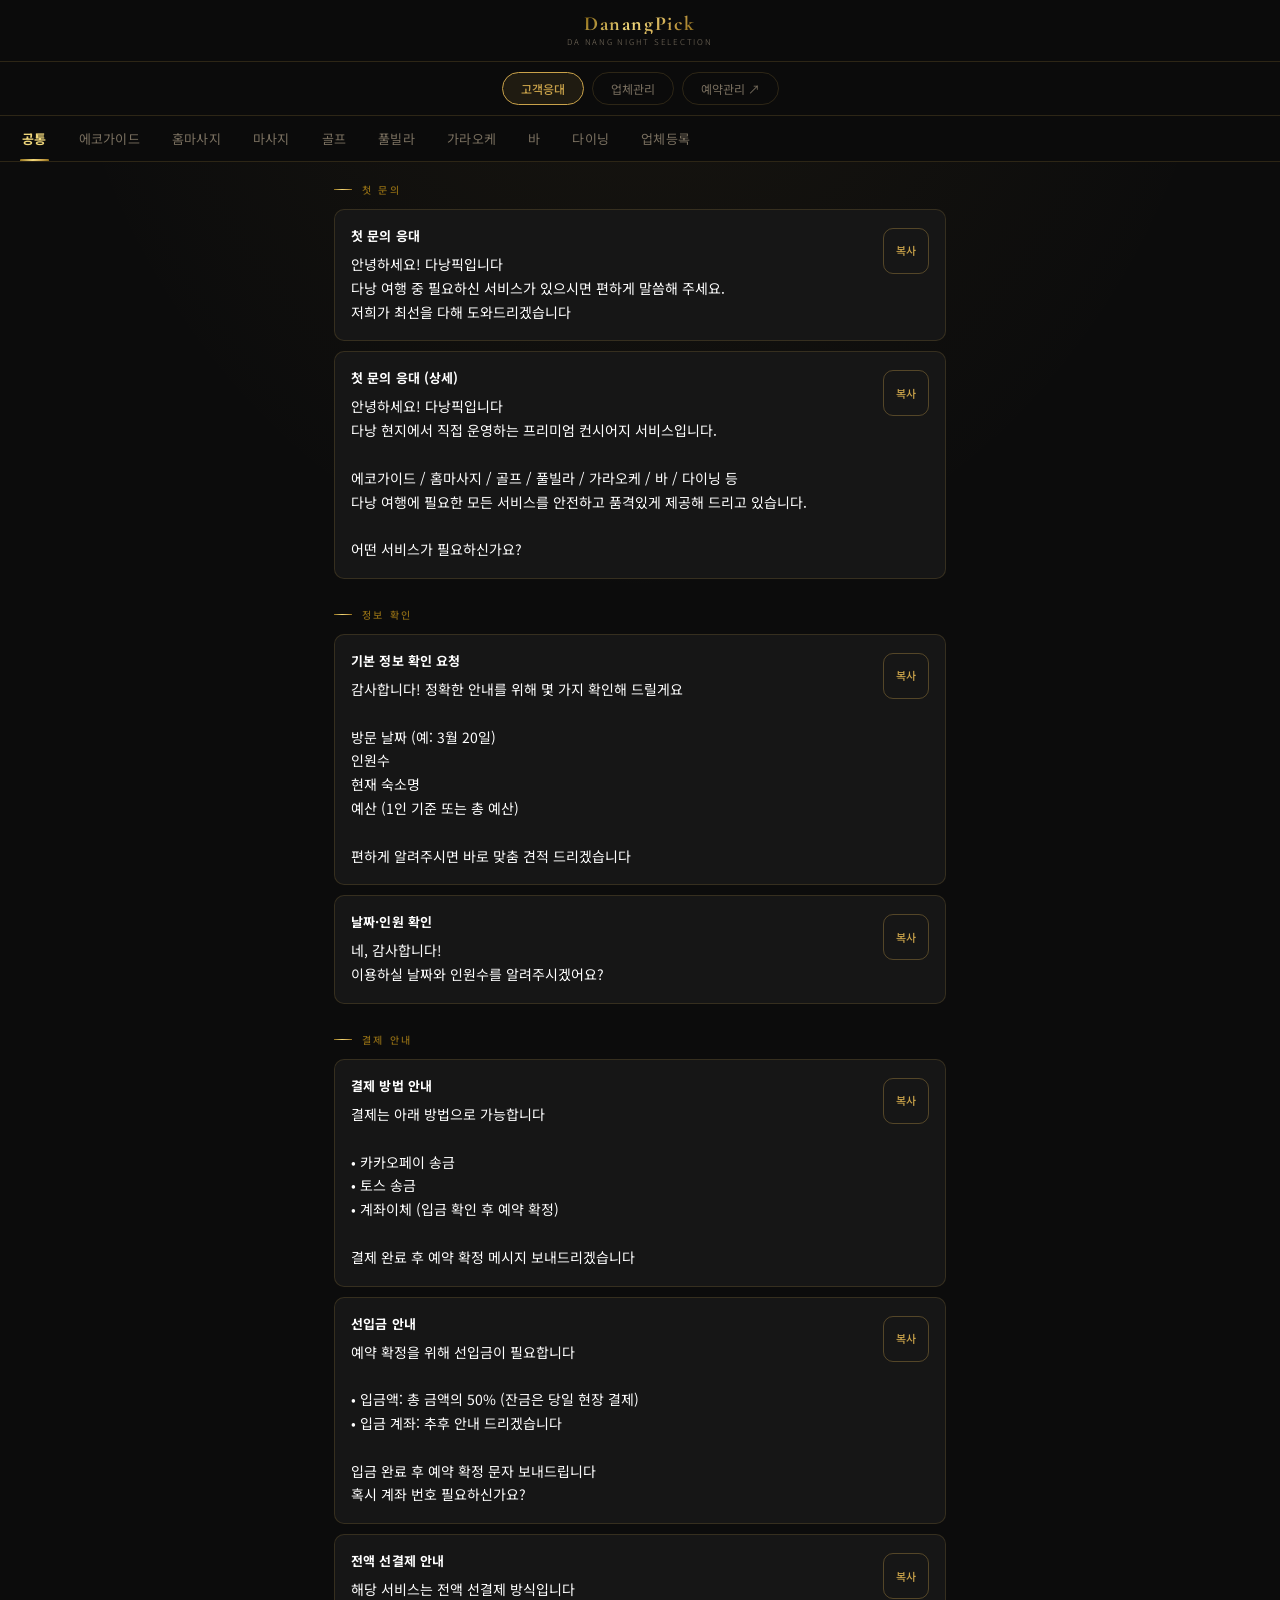
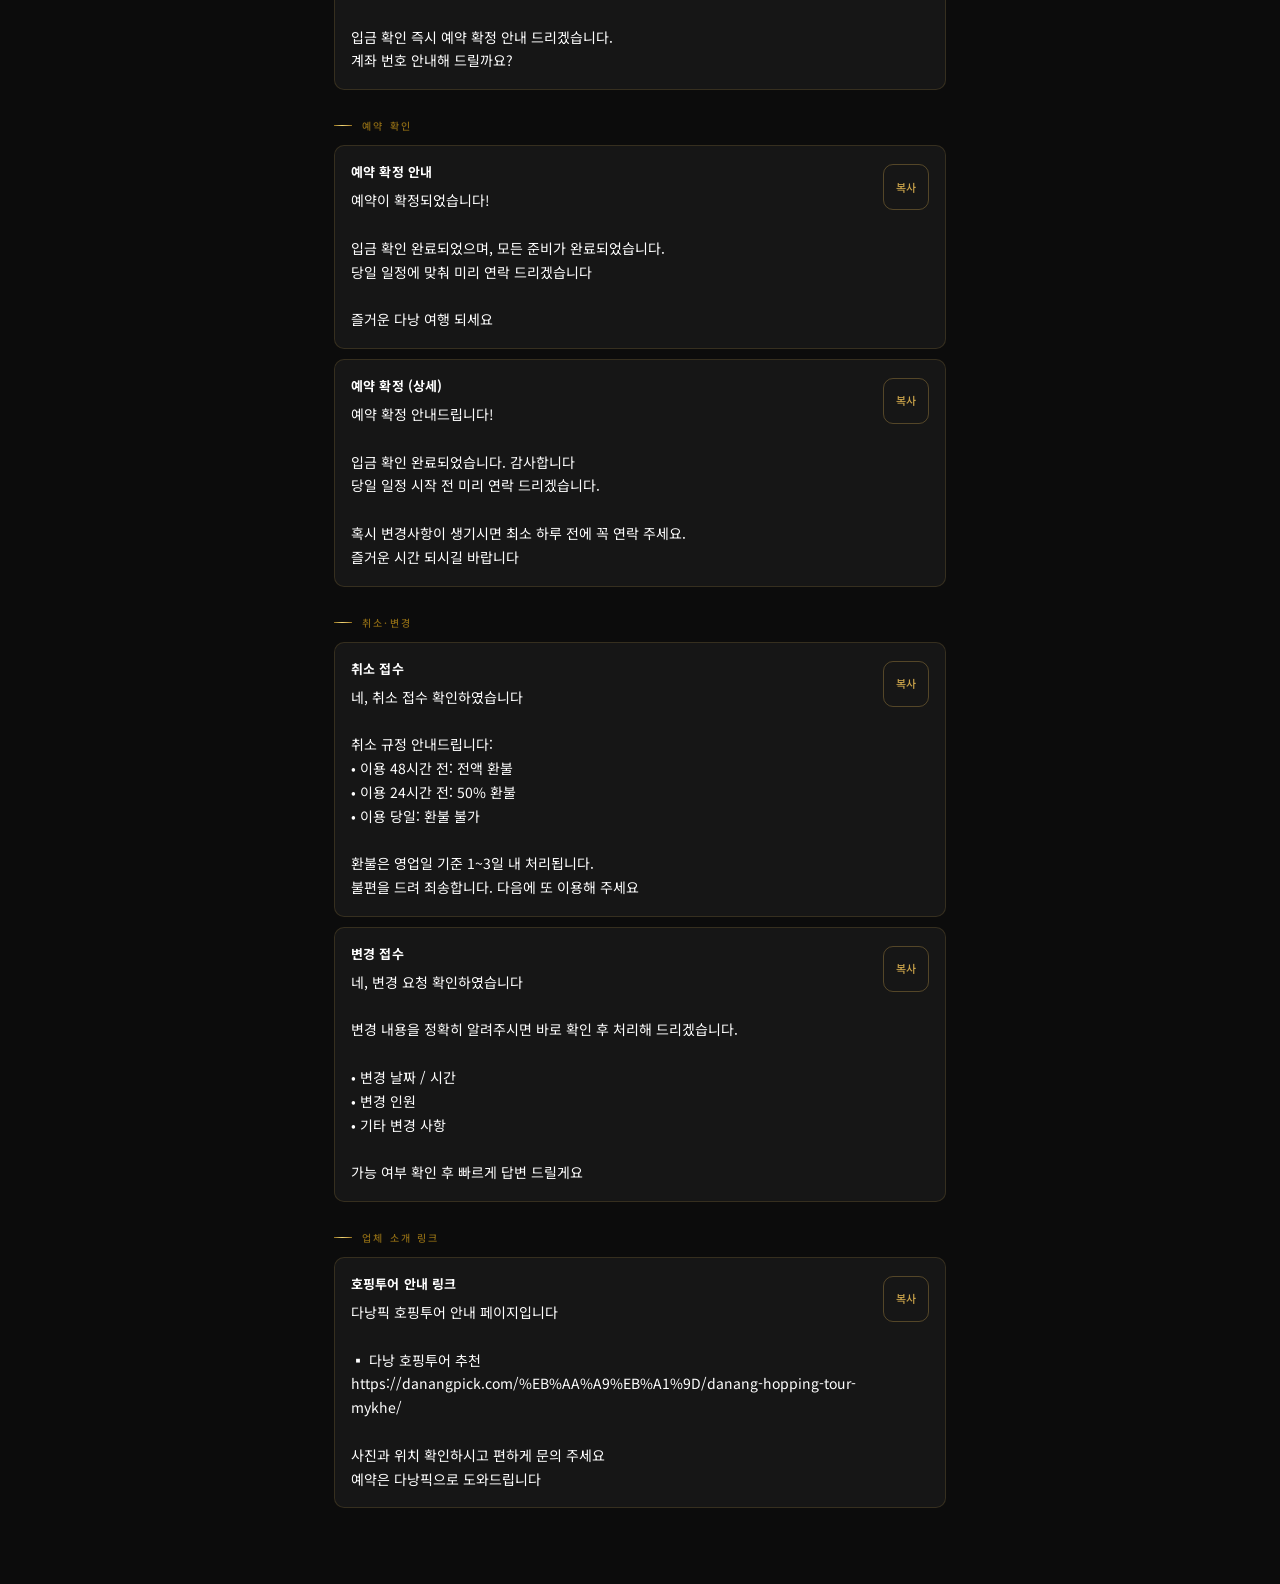
==== commit 82d38cce: "마사지 전용 탭 신설 - js/templates/massage.js 신규 (일반 6 + 프리미엄 7 = 13개 링크) - common.js 에 임시로 두었던 마사지 링크를 이관, " ====
--- a/index.html
+++ b/index.html
@@ -37,6 +37,7 @@
   <script src="js/templates/common.js"></script>
   <script src="js/templates/eco.js"></script>
   <script src="js/templates/home-massage.js"></script>
+  <script src="js/templates/massage.js"></script>
   <script src="js/templates/golf.js"></script>
   <script src="js/templates/poolvilla.js"></script>
   <script src="js/templates/karaoke.js"></script>
